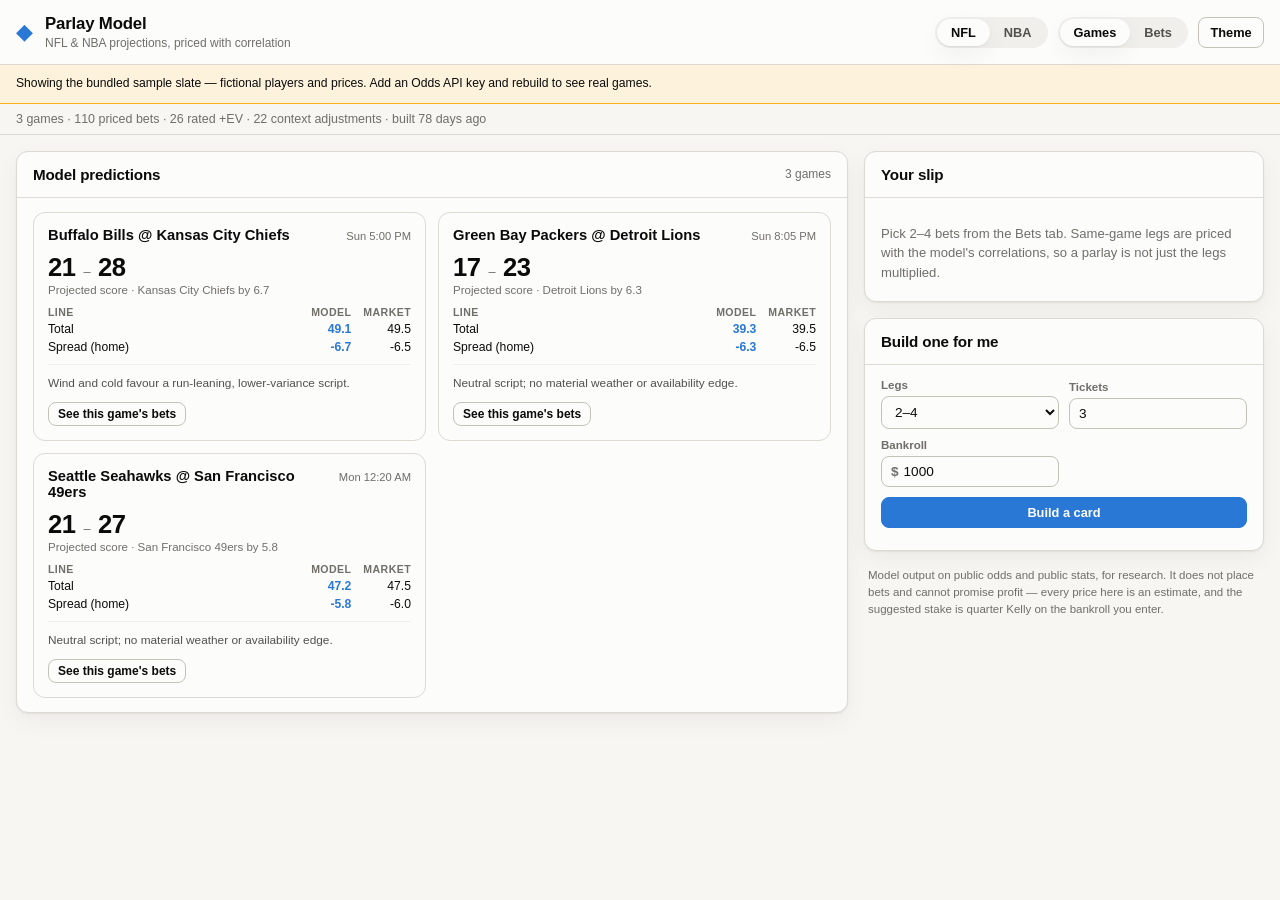
==== site/index.html @ 32692faa "Add a standalone browser build, publishable to GitHub Pages An easy-to-use version of the model that" ====
<!DOCTYPE html>
<html lang="en">
<head>
<meta charset="utf-8">
<meta name="viewport" content="width=device-width, initial-scale=1">
<title>Parlay Model — NFL &amp; NBA</title>
<meta name="description" content="Model projections and parlay pricing for NFL and NBA slates.">
<link rel="icon" href="data:image/svg+xml,%3Csvg xmlns='http://www.w3.org/2000/svg' viewBox='0 0 32 32'%3E%3Ctext y='26' font-size='26'%3E%E2%97%86%3C/text%3E%3C/svg%3E">
<link rel="stylesheet" href="styles.css">
</head>
<body>
<header class="topbar">
  <div class="brand">
    <span class="brand-mark" aria-hidden="true">◆</span>
    <div>
      <h1>Parlay Model</h1>
      <p class="brand-sub">NFL &amp; NBA projections, priced with correlation</p>
    </div>
  </div>
  <div class="topbar-controls">
    <div class="segmented" role="group" aria-label="Sport">
      <button type="button" class="seg" data-sport="nfl" aria-pressed="true">NFL</button>
      <button type="button" class="seg" data-sport="nba" aria-pressed="false">NBA</button>
    </div>
    <div class="tabs" role="tablist">
      <button type="button" class="tab" data-view="games" role="tab" aria-selected="true">Games</button>
      <button type="button" class="tab" data-view="bets" role="tab" aria-selected="false">Bets</button>
    </div>
    <button type="button" id="theme-toggle" class="btn btn-icon" aria-label="Toggle dark mode">Theme</button>
  </div>
</header>

<p id="stale-note" class="stale-note" hidden></p>
<p id="status" class="status-line" role="status" aria-live="polite">Loading…</p>

<main class="layout">
  <div>
    <!-- ------------------------------------------------ game predictions -->
    <section class="panel view" id="view-games" aria-labelledby="games-heading">
      <div class="panel-head">
        <h2 id="games-heading">Model predictions</h2>
        <span id="games-count" class="count"></span>
      </div>
      <div id="game-grid" class="game-grid"></div>
    </section>

    <!-- ------------------------------------------------------ bet browser -->
    <section class="panel view" id="view-bets" hidden aria-labelledby="bets-heading">
      <div class="panel-head">
        <h2 id="bets-heading">Available bets</h2>
        <span id="legs-count" class="count"></span>
      </div>
      <div class="filters">
        <label class="field">
          <span>Search</span>
          <input type="search" id="filter-search" placeholder="Player, team, market…" autocomplete="off">
        </label>
        <label class="field">
          <span>Game</span>
          <select id="filter-game"><option value="">All games</option></select>
        </label>
        <label class="field">
          <span>Market</span>
          <select id="filter-market"><option value="">All markets</option></select>
        </label>
        <label class="field">
          <span>Sort by</span>
          <select id="filter-sort">
            <option value="ev">Best EV</option>
            <option value="edge">Biggest edge</option>
            <option value="prob">Most likely</option>
            <option value="odds">Longest odds</option>
          </select>
        </label>
        <label class="switch">
          <input type="checkbox" id="filter-edges" checked>
          <span>Only bets the model rates as +EV</span>
        </label>
      </div>
      <ul id="leg-list" class="leg-list"></ul>
      <p id="legs-empty" class="empty" hidden>No bets match these filters.</p>
    </section>
  </div>

  <!-- ------------------------------------------------------------- slip -->
  <aside class="slip-column">
    <section class="panel slip-panel" aria-labelledby="slip-heading">
      <div class="panel-head">
        <h2 id="slip-heading">Your slip</h2>
        <button type="button" id="clear-slip" class="btn btn-ghost btn-sm" hidden>Clear</button>
      </div>

      <ol id="slip-legs" class="slip-legs"></ol>
      <p id="slip-empty" class="empty">
        Pick 2–4 bets from the Bets tab. Same-game legs are priced with the
        model's correlations, so a parlay is not just the legs multiplied.
      </p>

      <div id="slip-body" hidden>
        <div class="stake-row">
          <label class="field stake-field">
            <span>If you put in</span>
            <div class="money-input">
              <span class="currency">$</span>
              <input type="number" id="stake" value="25" min="0" step="1" inputmode="decimal">
            </div>
          </label>
          <div class="stake-presets" role="group" aria-label="Quick stakes">
            <button type="button" class="chip" data-stake="5">$5</button>
            <button type="button" class="chip" data-stake="10">$10</button>
            <button type="button" class="chip" data-stake="25">$25</button>
            <button type="button" class="chip" data-stake="50">$50</button>
            <button type="button" class="chip" data-stake="100">$100</button>
          </div>
        </div>

        <div class="hero">
          <p class="hero-label">You'd collect</p>
          <p id="hero-payout" class="hero-figure">$0</p>
          <p id="hero-detail" class="hero-detail"></p>
        </div>

        <div class="tiles">
          <div class="tile">
            <p class="tile-label">Parlay price</p>
            <p id="tile-odds" class="tile-value">—</p>
            <p id="tile-odds-sub" class="tile-sub"></p>
          </div>
          <div class="tile">
            <p class="tile-label">Profit if it wins</p>
            <p id="tile-profit" class="tile-value">—</p>
            <p id="tile-profit-sub" class="tile-sub"></p>
          </div>
          <div class="tile">
            <p class="tile-label">Expected value</p>
            <p id="tile-ev" class="tile-value">—</p>
            <p id="tile-ev-sub" class="tile-sub"></p>
          </div>
          <div class="tile">
            <p class="tile-label">Suggested stake</p>
            <p id="tile-kelly" class="tile-value">—</p>
            <p id="tile-kelly-sub" class="tile-sub"></p>
          </div>
        </div>

        <div class="prob-block">
          <div class="prob-head">
            <h3>Chance it cashes</h3>
            <span id="prob-edge" class="badge"></span>
          </div>
          <div class="prob-row">
            <span class="prob-name"><i class="swatch swatch-model" aria-hidden="true"></i>Model</span>
            <div class="track"><div id="bar-model" class="fill fill-model"></div></div>
            <span id="prob-model" class="prob-value">—</span>
          </div>
          <div class="prob-row">
            <span class="prob-name"><i class="swatch swatch-market" aria-hidden="true"></i>Market</span>
            <div class="track"><div id="bar-market" class="fill fill-market"></div></div>
            <span id="prob-market" class="prob-value">—</span>
          </div>
          <p id="prob-note" class="prob-note"></p>
        </div>

        <ul id="advisories" class="advisories"></ul>

        <details class="detail-block" id="payout-block">
          <summary>What other stakes pay</summary>
          <table class="payout-table">
            <thead>
              <tr><th scope="col">Stake</th><th scope="col">Profit</th><th scope="col">Collect</th><th scope="col">EV</th></tr>
            </thead>
            <tbody id="payout-rows"></tbody>
          </table>
        </details>

        <details class="detail-block" id="corr-block">
          <summary>How the legs interact</summary>
          <ul id="corr-list" class="corr-list"></ul>
        </details>

        <details class="detail-block" id="why-block">
          <summary>Why the model disagrees with the line</summary>
          <ul id="why-list" class="why-list"></ul>
        </details>
      </div>
    </section>

    <section class="panel build-panel" aria-labelledby="build-heading">
      <div class="panel-head"><h2 id="build-heading">Build one for me</h2></div>
      <div class="build-controls">
        <label class="field">
          <span>Legs</span>
          <select id="build-legs">
            <option value="">2–4</option>
            <option value="2">2</option>
            <option value="3">3</option>
            <option value="4">4</option>
          </select>
        </label>
        <label class="field">
          <span>Tickets</span>
          <input type="number" id="build-tickets" value="3" min="1" max="10">
        </label>
        <label class="field">
          <span>Bankroll</span>
          <div class="money-input">
            <span class="currency">$</span>
            <input type="number" id="build-bankroll" value="1000" min="1" step="50">
          </div>
        </label>
        <button type="button" id="build-run" class="btn btn-primary">Build a card</button>
      </div>
      <ul id="build-results" class="build-results"></ul>
    </section>

    <p class="disclaimer">
      Model output on public odds and public stats, for research. It does not
      place bets and cannot promise profit — every price here is an estimate,
      and the suggested stake is quarter Kelly on the bankroll you enter.
    </p>
  </aside>
</main>

<script src="data.js"></script>
<script src="engine.js"></script>
<script src="app.js"></script>
</body>
</html>
---- site/styles.css ----
/* Parlay Crafter UI.
   Colour roles follow the validated reference palette: categorical slot 1 (blue)
   for the model, neutral ink for the market, and the fixed status palette for
   good/warning/critical states. Status colour is never the only signal -- every
   badge carries a number or a word too. */

:root {
  color-scheme: light;
  --surface-0: #f7f6f3;
  --surface-1: #fcfcfb;
  --surface-2: #f0efec;
  --border: #dcdad3;
  --border-strong: #c3c2b7;
  --text-primary: #0b0b0b;
  --text-secondary: #52514e;
  --text-muted: #6f6e69;

  --model: #2a78d6;          /* categorical slot 1 */
  --model-track: #cde2fb;    /* same ramp, light step */
  --market: #6f6e69;         /* neutral ink, not a series hue */
  --market-track: #e4e3de;

  --good: #0ca30c;
  --warning: #fab219;
  --serious: #ec835a;
  --critical: #d03b3b;
  --good-soft: #e8f6e8;
  --warning-soft: #fdf3dc;
  --critical-soft: #fae9e9;

  --radius: 12px;
  --radius-sm: 8px;
  --shadow: 0 1px 2px rgba(11, 11, 11, .06), 0 8px 24px rgba(11, 11, 11, .05);
  --sans: ui-sans-serif, -apple-system, "Segoe UI", Roboto, Helvetica, Arial, sans-serif;
  --mono: ui-monospace, SFMono-Regular, Menlo, Consolas, monospace;
}

@media (prefers-color-scheme: dark) {
  :root:not([data-theme="light"]) {
    color-scheme: dark;
    --surface-0: #121211;
    --surface-1: #1a1a19;
    --surface-2: #232322;
    --border: #35342f;
    --border-strong: #4a4943;
    --text-primary: #ffffff;
    --text-secondary: #c3c2b7;
    --text-muted: #9b9a91;

    --model: #3987e5;
    --model-track: #184f95;
    --market: #9b9a91;
    --market-track: #383835;

    --good-soft: #132913;
    --warning-soft: #2e2512;
    --critical-soft: #2e1717;
    --shadow: 0 1px 2px rgba(0, 0, 0, .4), 0 8px 24px rgba(0, 0, 0, .35);
  }
}

:root[data-theme="dark"] {
  color-scheme: dark;
  --surface-0: #121211;
  --surface-1: #1a1a19;
  --surface-2: #232322;
  --border: #35342f;
  --border-strong: #4a4943;
  --text-primary: #ffffff;
  --text-secondary: #c3c2b7;
  --text-muted: #9b9a91;

  --model: #3987e5;
  --model-track: #184f95;
  --market: #9b9a91;
  --market-track: #383835;

  --good-soft: #132913;
  --warning-soft: #2e2512;
  --critical-soft: #2e1717;
  --shadow: 0 1px 2px rgba(0, 0, 0, .4), 0 8px 24px rgba(0, 0, 0, .35);
}

* { box-sizing: border-box; }

body {
  margin: 0;
  font-family: var(--sans);
  background: var(--surface-0);
  color: var(--text-primary);
  -webkit-font-smoothing: antialiased;
}

h1, h2, h3 { margin: 0; font-weight: 600; letter-spacing: -.01em; }
h1 { font-size: 1.05rem; }
h2 { font-size: .95rem; }
h3 { font-size: .85rem; }

/* ------------------------------------------------------------- topbar */
.topbar {
  display: flex; align-items: center; justify-content: space-between;
  gap: 16px; flex-wrap: wrap;
  padding: 14px 16px;
  background: var(--surface-1);
  border-bottom: 1px solid var(--border);
  position: sticky; top: 0; z-index: 20;
}
.brand { display: flex; align-items: center; gap: 12px; }
.brand-mark { color: var(--model); font-size: 1.4rem; line-height: 1; }
.brand-sub { margin: 2px 0 0; font-size: .75rem; color: var(--text-muted); }
.topbar-controls { display: flex; align-items: center; gap: 10px; flex-wrap: wrap; }

.segmented { display: inline-flex; background: var(--surface-2); border-radius: 999px; padding: 2px; }
.seg {
  border: 0; background: transparent; color: var(--text-secondary);
  font: inherit; font-size: .8rem; font-weight: 600;
  padding: 6px 14px; border-radius: 999px; cursor: pointer;
}
.seg[aria-pressed="true"] { background: var(--surface-1); color: var(--text-primary); box-shadow: var(--shadow); }

.btn {
  font: inherit; font-size: .8rem; font-weight: 600;
  border-radius: var(--radius-sm); border: 1px solid var(--border-strong);
  background: var(--surface-1); color: var(--text-primary);
  padding: 7px 12px; cursor: pointer;
}
.btn:hover { border-color: var(--model); }
.btn:disabled { opacity: .55; cursor: progress; }
.btn-primary { background: var(--model); border-color: var(--model); color: #fff; }
.btn-primary:hover { filter: brightness(1.06); }
.btn-ghost { background: transparent; border-color: var(--border); color: var(--text-secondary); }
.btn-icon { padding: 7px 11px; min-width: 66px; }
.btn-sm { padding: 4px 9px; font-size: .75rem; }

.badge {
  display: inline-flex; align-items: center; gap: 5px;
  font-size: .72rem; font-weight: 600;
  padding: 4px 9px; border-radius: 999px;
  border: 1px solid var(--border-strong); color: var(--text-secondary);
  white-space: nowrap;
}
.badge-muted { background: var(--surface-2); }
.badge-good { color: var(--good); border-color: var(--good); background: var(--good-soft); }
.badge-warn { color: var(--text-primary); border-color: var(--warning); background: var(--warning-soft); }
.badge-bad { color: var(--critical); border-color: var(--critical); background: var(--critical-soft); }

.status-line {
  margin: 0; padding: 8px 16px;
  font-size: .78rem; color: var(--text-muted);
  background: var(--surface-0);
  border-bottom: 1px solid var(--border);
}

/* ------------------------------------------------------------- layout */
.layout {
  display: grid; grid-template-columns: minmax(0, 1fr) 400px;
  gap: 16px; align-items: start;
  padding: 16px; max-width: 1400px; margin: 0 auto;
}
.panel {
  background: var(--surface-1); border: 1px solid var(--border);
  border-radius: var(--radius); box-shadow: var(--shadow);
}
.panel-head {
  display: flex; align-items: center; justify-content: space-between; gap: 10px;
  padding: 14px 16px; border-bottom: 1px solid var(--border);
}
.count { font-size: .75rem; color: var(--text-muted); }
.slip-column { display: flex; flex-direction: column; gap: 16px; position: sticky; top: 74px; }

/* ------------------------------------------------------------ filters */
.filters {
  display: grid; grid-template-columns: repeat(auto-fit, minmax(150px, 1fr));
  gap: 10px; padding: 14px 16px; border-bottom: 1px solid var(--border);
}
.field { display: flex; flex-direction: column; gap: 5px; font-size: .72rem; color: var(--text-muted); font-weight: 600; }
.field input, .field select {
  font: inherit; font-size: .85rem; font-weight: 400; color: var(--text-primary);
  background: var(--surface-1); border: 1px solid var(--border-strong);
  border-radius: var(--radius-sm); padding: 7px 9px; min-width: 0;
}
.field input:focus-visible, .field select:focus-visible,
.btn:focus-visible, .seg:focus-visible, .chip:focus-visible, .leg:focus-visible {
  outline: 2px solid var(--model); outline-offset: 2px;
}
.switch { display: flex; align-items: center; gap: 8px; font-size: .78rem; color: var(--text-secondary); grid-column: 1 / -1; }
.switch input { width: 16px; height: 16px; accent-color: var(--model); }

/* ---------------------------------------------------------- leg list */
.leg-list { list-style: none; margin: 0; padding: 6px; max-height: 62vh; overflow-y: auto; }
.leg {
  display: grid; grid-template-columns: 1fr auto; gap: 4px 12px;
  width: 100%; text-align: left;
  padding: 10px 12px; border: 1px solid transparent; border-radius: var(--radius-sm);
  background: transparent; color: inherit; font: inherit; cursor: pointer;
}
.leg:hover { background: var(--surface-2); }
.leg[aria-pressed="true"] { border-color: var(--model); background: color-mix(in oklab, var(--model) 8%, var(--surface-1)); }
.leg-main { grid-column: 1; grid-row: 1; display: flex; align-items: baseline; gap: 8px; flex-wrap: wrap; }
.leg-name { font-weight: 600; font-size: .88rem; }
.leg-bet { font-size: .85rem; color: var(--text-secondary); }
.leg-meta {
  grid-column: 1; grid-row: 2;
  font-size: .72rem; color: var(--text-muted);
  display: flex; gap: 10px; flex-wrap: wrap;
}
.leg-right {
  grid-column: 2; grid-row: 1 / span 2;
  display: flex; flex-direction: column; align-items: flex-end; gap: 4px;
}
.leg-odds { font-family: var(--mono); font-size: .9rem; font-weight: 600; }
.leg-ev { font-size: .72rem; font-weight: 600; }
.ev-good { color: var(--good); }
.ev-flat { color: var(--text-muted); }
.ev-bad { color: var(--critical); }
.empty { margin: 0; padding: 18px 16px; font-size: .82rem; color: var(--text-muted); line-height: 1.5; }

/* -------------------------------------------------------------- slip */
.slip-legs { list-style: none; margin: 0; padding: 8px 8px 0; }
.slip-leg {
  display: flex; align-items: flex-start; gap: 8px;
  padding: 8px 10px; border-radius: var(--radius-sm); background: var(--surface-2);
  margin-bottom: 6px;
}
.slip-leg-body { flex: 1; min-width: 0; }
.slip-leg-name { display: block; font-size: .84rem; font-weight: 600; }
.slip-leg-sub { display: block; margin-top: 2px; font-size: .72rem; color: var(--text-muted); line-height: 1.35; }
.slip-leg-odds { font-family: var(--mono); font-size: .82rem; font-weight: 600; }
.remove {
  border: 0; background: transparent; color: var(--text-muted);
  font: inherit; font-size: 1rem; line-height: 1; cursor: pointer; padding: 2px 4px;
}
.remove:hover { color: var(--critical); }

.stake-row { display: flex; align-items: flex-end; gap: 12px; flex-wrap: wrap; padding: 12px 16px 0; }
.stake-field { flex: 0 0 132px; }
.money-input { display: flex; align-items: center; border: 1px solid var(--border-strong); border-radius: var(--radius-sm); background: var(--surface-1); }
.money-input .currency { padding: 0 2px 0 9px; color: var(--text-muted); font-size: .85rem; }
.money-input input { border: 0; background: transparent; padding: 7px 9px 7px 3px; width: 100%; }
.stake-presets { display: flex; gap: 6px; flex-wrap: wrap; }
.chip {
  font: inherit; font-size: .75rem; font-weight: 600;
  border: 1px solid var(--border); background: var(--surface-1); color: var(--text-secondary);
  border-radius: 999px; padding: 5px 10px; cursor: pointer;
}
.chip:hover { border-color: var(--model); color: var(--text-primary); }

.hero { padding: 14px 16px 4px; }
.hero-label { margin: 0; font-size: .75rem; color: var(--text-muted); font-weight: 600; }
.hero-figure { margin: 2px 0 0; font-size: 3rem; font-weight: 600; line-height: 1.05; letter-spacing: -.02em; }
.hero-detail { margin: 4px 0 0; font-size: .8rem; color: var(--text-secondary); }

.tiles { display: grid; grid-template-columns: 1fr 1fr; gap: 1px; background: var(--border); margin: 14px 0 0; }
.tile { background: var(--surface-1); padding: 11px 16px; }
.tile-label { margin: 0; font-size: .7rem; color: var(--text-muted); font-weight: 600; }
.tile-value { margin: 3px 0 0; font-size: 1.15rem; font-weight: 600; }
.tile-sub { margin: 2px 0 0; font-size: .7rem; color: var(--text-muted); }

.prob-block { padding: 14px 16px; border-top: 1px solid var(--border); }
.prob-head { display: flex; align-items: center; justify-content: space-between; gap: 10px; margin-bottom: 10px; }
.prob-row { display: grid; grid-template-columns: 74px 1fr 52px; align-items: center; gap: 10px; margin-bottom: 7px; }
.prob-name { font-size: .76rem; color: var(--text-secondary); display: flex; align-items: center; gap: 6px; }
.swatch { width: 9px; height: 9px; border-radius: 2px; display: inline-block; }
.swatch-model { background: var(--model); }
.swatch-market { background: var(--market); }
.track { height: 8px; border-radius: 4px; background: var(--market-track); overflow: hidden; }
.fill { height: 100%; border-radius: 4px; width: 0; transition: width .18s ease-out; }
.fill-model { background: var(--model); }
.fill-market { background: var(--market); }
.prob-value { font-family: var(--mono); font-size: .8rem; font-weight: 600; text-align: right; }
.prob-note { margin: 8px 0 0; font-size: .74rem; color: var(--text-muted); line-height: 1.45; }

.advisories { list-style: none; margin: 0; padding: 0 16px 4px; }
.advisory {
  display: flex; gap: 8px; align-items: flex-start;
  font-size: .76rem; line-height: 1.4;
  padding: 8px 10px; border-radius: var(--radius-sm); margin-bottom: 6px;
  border: 1px solid var(--border);
}
.advisory-warn { background: var(--warning-soft); border-color: var(--warning); }
.advisory-block { background: var(--critical-soft); border-color: var(--critical); }
.advisory-info { background: var(--surface-2); }
.advisory-icon { font-weight: 700; }

.detail-block { border-top: 1px solid var(--border); padding: 10px 16px; }
.detail-block summary { font-size: .78rem; font-weight: 600; color: var(--text-secondary); cursor: pointer; }
.detail-block[open] summary { margin-bottom: 8px; }

.payout-table { width: 100%; border-collapse: collapse; font-size: .78rem; font-variant-numeric: tabular-nums; }
.payout-table th, .payout-table td { text-align: right; padding: 5px 4px; }
.payout-table th:first-child, .payout-table td:first-child { text-align: left; }
.payout-table thead th { font-size: .68rem; color: var(--text-muted); border-bottom: 1px solid var(--border); font-weight: 600; }
.payout-table tbody tr.is-current { background: var(--surface-2); font-weight: 600; }

.corr-list, .why-list { list-style: none; margin: 0; padding: 0; font-size: .76rem; color: var(--text-secondary); }
.corr-list li, .why-list li { padding: 4px 0; line-height: 1.45; border-bottom: 1px solid var(--surface-2); }
.corr-list li:last-child, .why-list li:last-child { border-bottom: 0; }
.corr-value { font-family: var(--mono); font-weight: 600; }
.corr-pos { color: var(--good); }
.corr-neg { color: var(--critical); }

/* ------------------------------------------------------- auto build */
.build-controls { display: grid; grid-template-columns: 1fr 1fr; gap: 10px; padding: 14px 16px; align-items: end; }
.build-controls .btn-primary { grid-column: 1 / -1; }
.build-results { list-style: none; margin: 0; padding: 0 8px 8px; }
.build-ticket { padding: 10px 12px; border: 1px solid var(--border); border-radius: var(--radius-sm); margin-bottom: 8px; }
.build-ticket-head { display: flex; align-items: baseline; justify-content: space-between; gap: 8px; }
.build-ticket-type { font-size: .78rem; font-weight: 600; }
.build-ticket-odds { font-family: var(--mono); font-size: .85rem; font-weight: 600; }
.build-ticket-legs { margin: 6px 0 8px; padding-left: 16px; font-size: .74rem; color: var(--text-secondary); line-height: 1.5; }
.build-ticket-foot { display: flex; align-items: center; justify-content: space-between; gap: 8px; font-size: .72rem; color: var(--text-muted); }

.disclaimer { margin: 0 4px 24px; font-size: .72rem; line-height: 1.5; color: var(--text-muted); }

@media (max-width: 1000px) {
  .layout { grid-template-columns: minmax(0, 1fr); }
  .slip-column { position: static; }
  .leg-list { max-height: none; }
}
@media (max-width: 560px) {
  .layout { padding: 12px; gap: 12px; }
  .topbar { padding: 12px; }
  .hero-figure { font-size: 2.4rem; }
  .tiles { grid-template-columns: 1fr; }
}

/* ---------------------------------------------------- static-site additions */
.tabs { display: inline-flex; background: var(--surface-2); border-radius: 999px; padding: 2px; }
.tab {
  border: 0; background: transparent; color: var(--text-secondary);
  font: inherit; font-size: .8rem; font-weight: 600;
  padding: 6px 14px; border-radius: 999px; cursor: pointer;
}
.tab[aria-selected="true"] { background: var(--surface-1); color: var(--text-primary); box-shadow: var(--shadow); }

.game-grid {
  display: grid; grid-template-columns: repeat(auto-fill, minmax(320px, 1fr));
  gap: 12px; padding: 14px 16px;
}
.game-card { border: 1px solid var(--border); border-radius: var(--radius); padding: 14px; }
.game-card-head { display: flex; align-items: baseline; justify-content: space-between; gap: 10px; }
.game-teams { font-size: .92rem; font-weight: 600; }
.game-time { font-size: .7rem; color: var(--text-muted); white-space: nowrap; }
.score-line {
  display: flex; align-items: baseline; gap: 8px;
  margin: 10px 0 2px; font-size: 1.6rem; font-weight: 600; letter-spacing: -.02em;
}
.score-line .versus { font-size: .8rem; color: var(--text-muted); font-weight: 400; }
.score-note { margin: 0 0 10px; font-size: .72rem; color: var(--text-muted); }
.compare { display: grid; grid-template-columns: 1fr auto auto; gap: 4px 12px; font-size: .76rem; }
.compare-head { font-size: .66rem; color: var(--text-muted); font-weight: 600; text-transform: uppercase; letter-spacing: .04em; }
.compare-value { font-variant-numeric: tabular-nums; text-align: right; }
.compare-model { color: var(--model); font-weight: 600; }
.game-script {
  margin: 10px 0 0; padding-top: 10px; border-top: 1px solid var(--surface-2);
  font-size: .74rem; color: var(--text-secondary); line-height: 1.45;
}
.game-actions { margin-top: 10px; }

.freshness { font-size: .72rem; color: var(--text-muted); }
.freshness[data-stale="true"] { color: var(--text-primary); }
.stale-note {
  margin: 0; padding: 10px 16px; font-size: .76rem; line-height: 1.45;
  background: var(--warning-soft); border-bottom: 1px solid var(--warning);
}
.view[hidden] { display: none; }
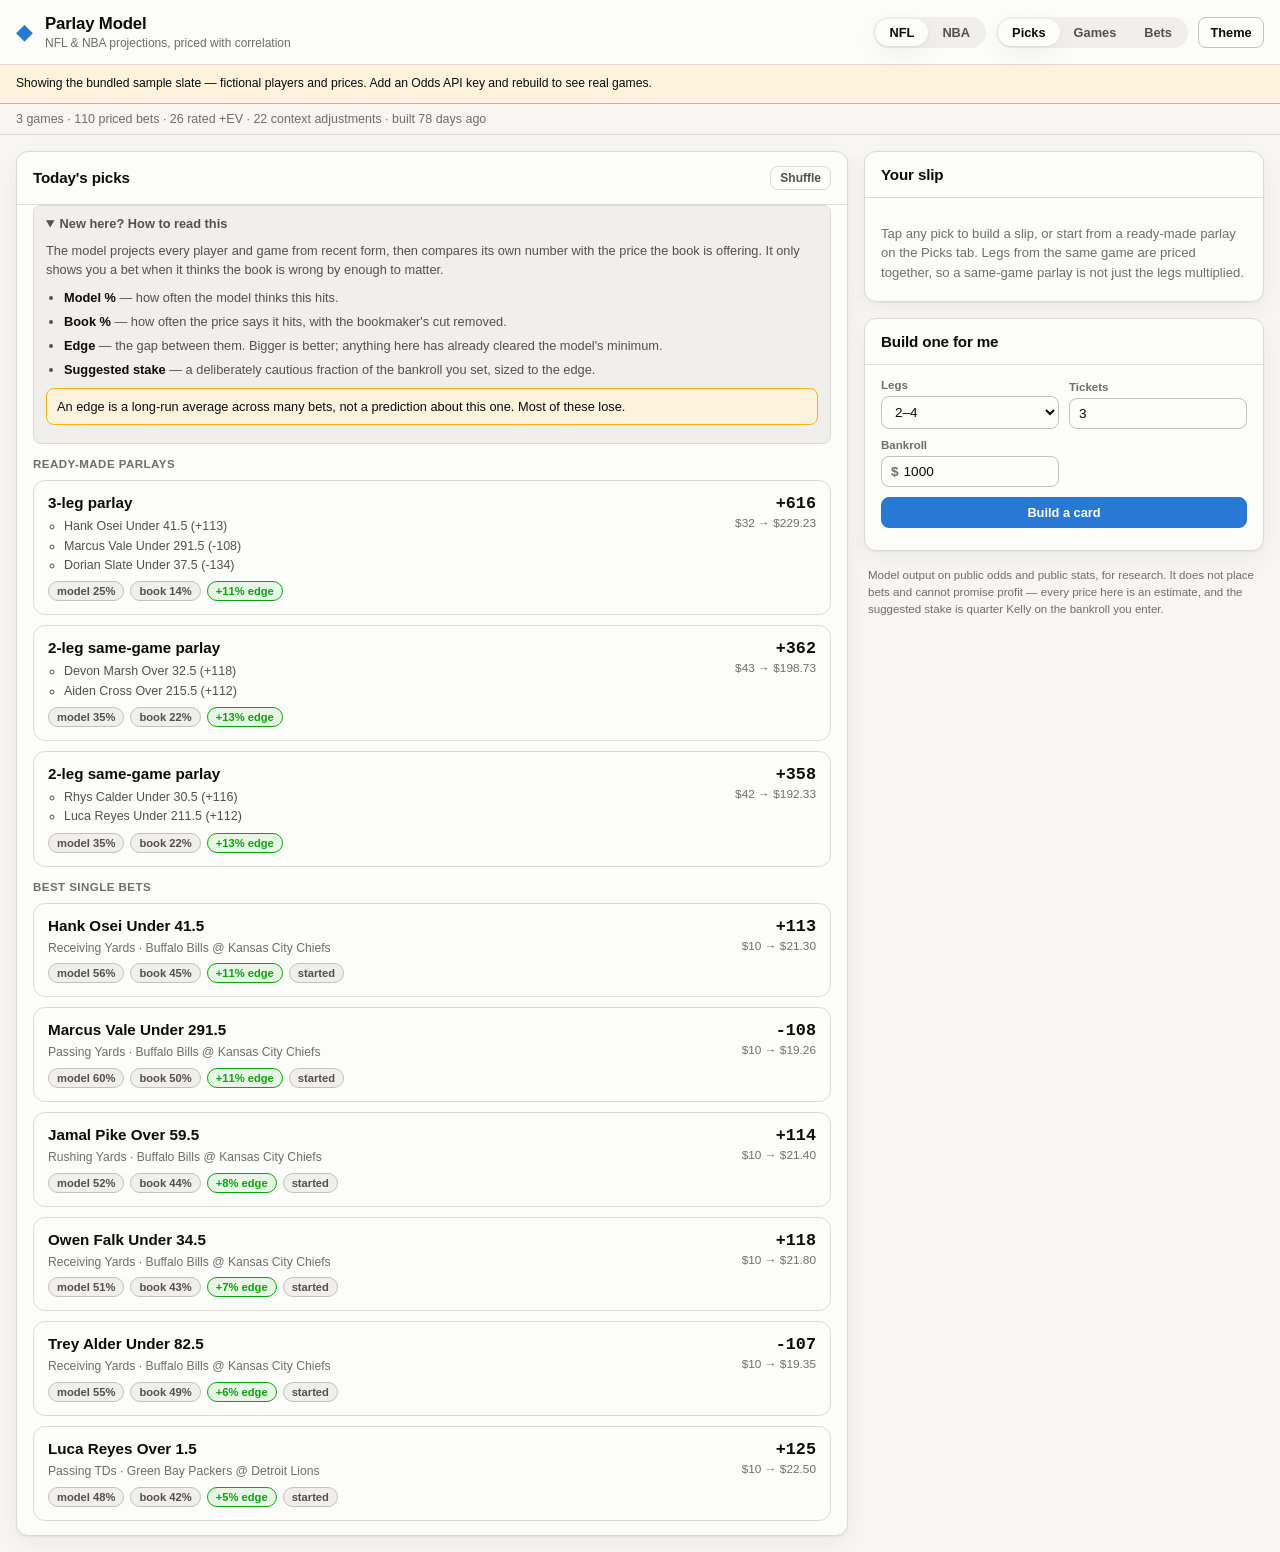
==== commit 0202fe65: "Open on picks, not projections The page led with model projections and left you to go find the bets " ====
--- a/site/index.html
+++ b/site/index.html
@@ -23,7 +23,8 @@
       <button type="button" class="seg" data-sport="nba" aria-pressed="false">NBA</button>
     </div>
     <div class="tabs" role="tablist">
-      <button type="button" class="tab" data-view="games" role="tab" aria-selected="true">Games</button>
+      <button type="button" class="tab" data-view="picks" role="tab" aria-selected="true">Picks</button>
+      <button type="button" class="tab" data-view="games" role="tab" aria-selected="false">Games</button>
       <button type="button" class="tab" data-view="bets" role="tab" aria-selected="false">Bets</button>
     </div>
     <button type="button" id="theme-toggle" class="btn btn-icon" aria-label="Toggle dark mode">Theme</button>
@@ -35,6 +36,48 @@
 
 <main class="layout">
   <div>
+    <!-- ----------------------------------------------------- today's picks -->
+    <section class="panel view" id="view-picks" aria-labelledby="picks-heading">
+      <div class="panel-head">
+        <h2 id="picks-heading">Today's picks</h2>
+        <button type="button" id="picks-refresh" class="btn btn-ghost btn-sm">Shuffle</button>
+      </div>
+
+      <details class="explainer" id="explainer">
+        <summary>New here? How to read this</summary>
+        <div class="explainer-body">
+          <p>
+            The model projects every player and game from recent form, then
+            compares its own number with the price the book is offering. It only
+            shows you a bet when it thinks the book is wrong by enough to matter.
+          </p>
+          <ul>
+            <li><b>Model %</b> — how often the model thinks this hits.</li>
+            <li><b>Book %</b> — how often the price says it hits, with the
+              bookmaker's cut removed.</li>
+            <li><b>Edge</b> — the gap between them. Bigger is better; anything
+              here has already cleared the model's minimum.</li>
+            <li><b>Suggested stake</b> — a deliberately cautious fraction of the
+              bankroll you set, sized to the edge.</li>
+          </ul>
+          <p class="explainer-warn">
+            An edge is a long-run average across many bets, not a prediction
+            about this one. Most of these lose.
+          </p>
+        </div>
+      </details>
+
+      <div id="picks-parlays" class="picks-block">
+        <h3 class="picks-title">Ready-made parlays</h3>
+        <ul id="picks-tickets" class="picks-list"></ul>
+      </div>
+
+      <div class="picks-block">
+        <h3 class="picks-title">Best single bets</h3>
+        <ul id="picks-singles" class="picks-list"></ul>
+      </div>
+    </section>
+
     <!-- ------------------------------------------------ game predictions -->
     <section class="panel view" id="view-games" aria-labelledby="games-heading">
       <div class="panel-head">
@@ -92,8 +135,9 @@
 
       <ol id="slip-legs" class="slip-legs"></ol>
       <p id="slip-empty" class="empty">
-        Pick 2–4 bets from the Bets tab. Same-game legs are priced with the
-        model's correlations, so a parlay is not just the legs multiplied.
+        Tap any pick to build a slip, or start from a ready-made parlay on the
+        Picks tab. Legs from the same game are priced together, so a same-game
+        parlay is not just the legs multiplied.
       </p>
 
       <div id="slip-body" hidden>
@@ -221,6 +265,19 @@
   </aside>
 </main>
 
+<!-- Phone-sized screens put the slip below the fold, so the running total
+     follows you down the page and opens the slip when tapped. -->
+<button type="button" id="mini-slip" class="mini-slip" hidden>
+  <span class="mini-slip-left">
+    <span id="mini-count" class="mini-count">0</span>
+    <span class="mini-label">in your slip</span>
+  </span>
+  <span class="mini-slip-right">
+    <span id="mini-odds" class="mini-odds"></span>
+    <span id="mini-payout" class="mini-payout"></span>
+  </span>
+</button>
+
 <script src="data.js"></script>
 <script src="engine.js"></script>
 <script src="app.js"></script>
--- a/site/styles.css
+++ b/site/styles.css
@@ -364,3 +364,86 @@
   background: var(--warning-soft); border-bottom: 1px solid var(--warning);
 }
 .view[hidden] { display: none; }
+
+/* ------------------------------------------------------- today's picks */
+.explainer {
+  margin: 0 16px 14px; padding: 10px 12px;
+  border: 1px solid var(--border); border-radius: var(--radius-sm);
+  background: var(--surface-2);
+}
+.explainer summary { font-size: .8rem; font-weight: 600; color: var(--text-secondary); cursor: pointer; }
+.explainer-body { margin-top: 10px; font-size: .8rem; line-height: 1.55; color: var(--text-secondary); }
+.explainer-body p { margin: 0 0 8px; }
+.explainer-body ul { margin: 0 0 8px; padding-left: 18px; }
+.explainer-body li { margin-bottom: 4px; }
+.explainer-body b { color: var(--text-primary); }
+.explainer-warn {
+  margin: 0; padding: 8px 10px; border-radius: var(--radius-sm);
+  background: var(--warning-soft); border: 1px solid var(--warning);
+  color: var(--text-primary);
+}
+
+.picks-block { padding: 0 16px 14px; }
+.picks-title {
+  margin: 0 0 10px; font-size: .72rem; font-weight: 600; letter-spacing: .04em;
+  text-transform: uppercase; color: var(--text-muted);
+}
+.picks-list { list-style: none; margin: 0; padding: 0; display: grid; gap: 10px; }
+
+.pick {
+  display: grid; grid-template-columns: 1fr auto; gap: 6px 14px; align-items: start;
+  width: 100%; text-align: left; font: inherit; color: inherit;
+  padding: 13px 14px; cursor: pointer;
+  border: 1px solid var(--border); border-radius: var(--radius); background: var(--surface-1);
+}
+.pick:hover { border-color: var(--model); background: color-mix(in oklab, var(--model) 4%, var(--surface-1)); }
+.pick[aria-pressed="true"] { border-color: var(--model); background: color-mix(in oklab, var(--model) 9%, var(--surface-1)); }
+.pick-headline { grid-column: 1; grid-row: 1; font-size: .95rem; font-weight: 600; }
+.pick-sub { grid-column: 1; grid-row: 2; font-size: .76rem; color: var(--text-muted); line-height: 1.45; }
+.pick-legs {
+  grid-column: 1; grid-row: 2;
+  margin: 0; padding-left: 16px;
+  font-size: .78rem; color: var(--text-secondary); line-height: 1.55;
+}
+/* Pin the price to the right column; auto-placement would put it first. */
+.pick-right {
+  grid-column: 2; grid-row: 1 / span 2;
+  display: flex; flex-direction: column; align-items: flex-end; gap: 3px;
+}
+.pick-odds { font-family: var(--mono); font-size: 1.05rem; font-weight: 600; }
+.pick-return { font-size: .74rem; color: var(--text-muted); white-space: nowrap; }
+.pick-chips { grid-column: 1 / -1; display: flex; gap: 6px; flex-wrap: wrap; }
+.pick-chip {
+  font-size: .7rem; font-weight: 600; padding: 3px 8px; border-radius: 999px;
+  border: 1px solid var(--border-strong); color: var(--text-secondary); background: var(--surface-2);
+}
+.pick-chip-edge { color: var(--good); border-color: var(--good); background: var(--good-soft); }
+.pick-chip-time { font-variant-numeric: tabular-nums; }
+.picks-empty { padding: 4px 2px 8px; font-size: .82rem; color: var(--text-muted); line-height: 1.5; }
+
+/* ------------------------------------------------- phone slip summary */
+.mini-slip {
+  position: fixed; left: 12px; right: 12px; bottom: 12px; z-index: 40;
+  display: none; align-items: center; justify-content: space-between; gap: 12px;
+  padding: 12px 16px; font: inherit; cursor: pointer;
+  border: 0; border-radius: 999px;
+  background: var(--model); color: #fff;
+  box-shadow: 0 6px 20px rgba(11, 11, 11, .28);
+}
+.mini-slip-left, .mini-slip-right { display: flex; align-items: center; gap: 8px; }
+.mini-slip-right { flex-direction: column; align-items: flex-end; gap: 0; }
+.mini-count {
+  min-width: 22px; height: 22px; border-radius: 999px;
+  background: rgba(255, 255, 255, .22);
+  display: inline-flex; align-items: center; justify-content: center;
+  font-size: .78rem; font-weight: 700;
+}
+.mini-label { font-size: .85rem; font-weight: 600; }
+.mini-odds { font-family: var(--mono); font-size: .9rem; font-weight: 700; }
+.mini-payout { font-size: .72rem; opacity: .9; }
+
+@media (max-width: 1000px) {
+  .mini-slip:not([hidden]) { display: flex; }
+  /* keep the last card clear of the floating bar */
+  .slip-column { padding-bottom: 68px; }
+}
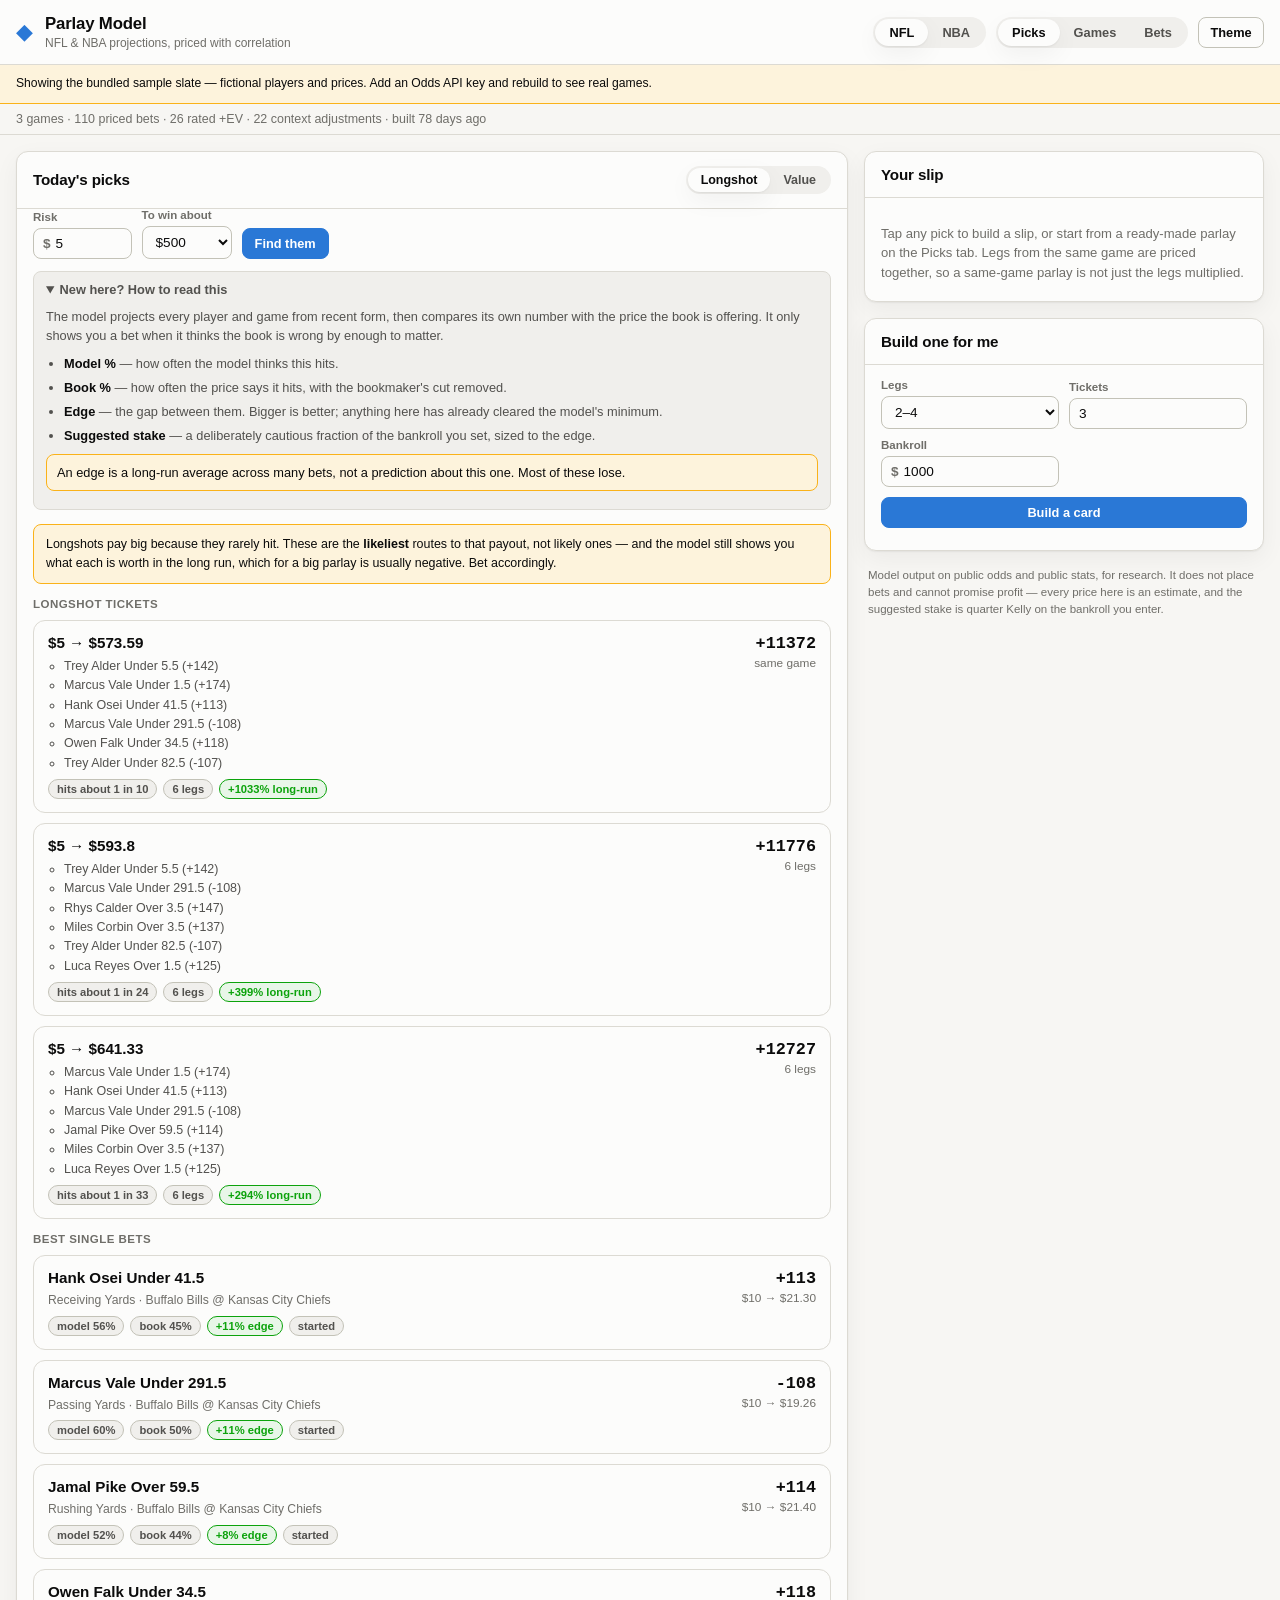
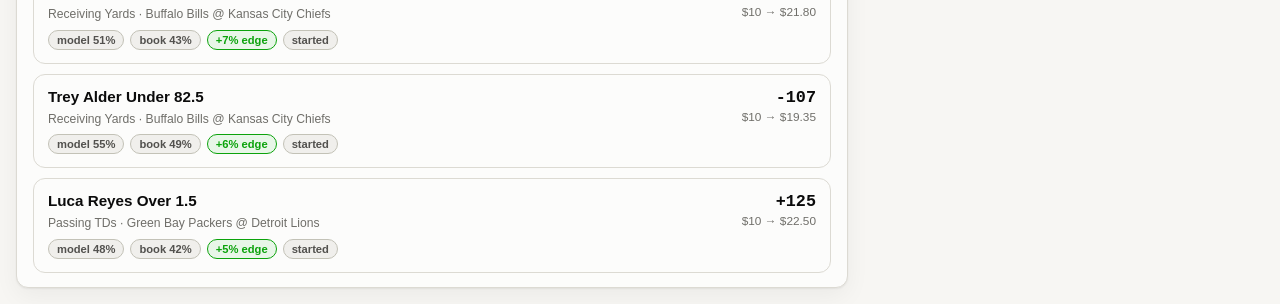
==== commit ba27c5d7: "Longshot mode: big payouts, filters off, and stop freezing the page Two things, one of which explain" ====
--- a/site/index.html
+++ b/site/index.html
@@ -40,7 +40,31 @@
     <section class="panel view" id="view-picks" aria-labelledby="picks-heading">
       <div class="panel-head">
         <h2 id="picks-heading">Today's picks</h2>
-        <button type="button" id="picks-refresh" class="btn btn-ghost btn-sm">Shuffle</button>
+        <div class="mode-switch" role="group" aria-label="Pick style">
+          <button type="button" class="mode" data-mode="longshot" aria-pressed="true">Longshot</button>
+          <button type="button" class="mode" data-mode="value" aria-pressed="false">Value</button>
+        </div>
+      </div>
+
+      <div id="longshot-controls" class="longshot-controls">
+        <label class="field">
+          <span>Risk</span>
+          <div class="money-input">
+            <span class="currency">$</span>
+            <input type="number" id="ls-stake" value="5" min="1" step="1" inputmode="decimal">
+          </div>
+        </label>
+        <label class="field">
+          <span>To win about</span>
+          <select id="ls-target">
+            <option value="20">$100</option>
+            <option value="100" selected>$500</option>
+            <option value="200">$1,000</option>
+            <option value="1000">$5,000</option>
+            <option value="2000">$10,000</option>
+          </select>
+        </label>
+        <button type="button" id="ls-run" class="btn btn-primary">Find them</button>
       </div>
 
       <details class="explainer" id="explainer">
@@ -67,8 +91,15 @@
         </div>
       </details>
 
+      <p id="longshot-note" class="longshot-note">
+        Longshots pay big because they rarely hit. These are the
+        <b>likeliest</b> routes to that payout, not likely ones &mdash; and the
+        model still shows you what each is worth in the long run, which for a
+        big parlay is usually negative. Bet accordingly.
+      </p>
+
       <div id="picks-parlays" class="picks-block">
-        <h3 class="picks-title">Ready-made parlays</h3>
+        <h3 class="picks-title" id="picks-parlays-title">Ready-made parlays</h3>
         <ul id="picks-tickets" class="picks-list"></ul>
       </div>
 
--- a/site/styles.css
+++ b/site/styles.css
@@ -447,3 +447,28 @@
   /* keep the last card clear of the floating bar */
   .slip-column { padding-bottom: 68px; }
 }
+
+
+/* --------------------------------------------------- value vs longshot */
+.mode-switch { display: inline-flex; background: var(--surface-2); border-radius: 999px; padding: 2px; }
+.mode {
+  border: 0; background: transparent; color: var(--text-secondary);
+  font: inherit; font-size: .78rem; font-weight: 600;
+  padding: 5px 13px; border-radius: 999px; cursor: pointer;
+}
+.mode[aria-pressed="true"] { background: var(--surface-1); color: var(--text-primary); box-shadow: var(--shadow); }
+
+.longshot-controls {
+  display: flex; gap: 10px; align-items: end; flex-wrap: wrap;
+  padding: 0 16px 12px;
+}
+.longshot-controls .field { flex: 0 0 auto; }
+.longshot-controls .money-input input { width: 78px; }
+.longshot-note {
+  margin: 0 16px 14px; padding: 10px 12px;
+  font-size: .78rem; line-height: 1.5; color: var(--text-primary);
+  background: var(--warning-soft); border: 1px solid var(--warning);
+  border-radius: var(--radius-sm);
+}
+.pick-chip-cost { color: var(--critical); border-color: var(--critical); background: var(--critical-soft); }
+.pick-payout { font-size: .8rem; font-weight: 600; color: var(--good); white-space: nowrap; }
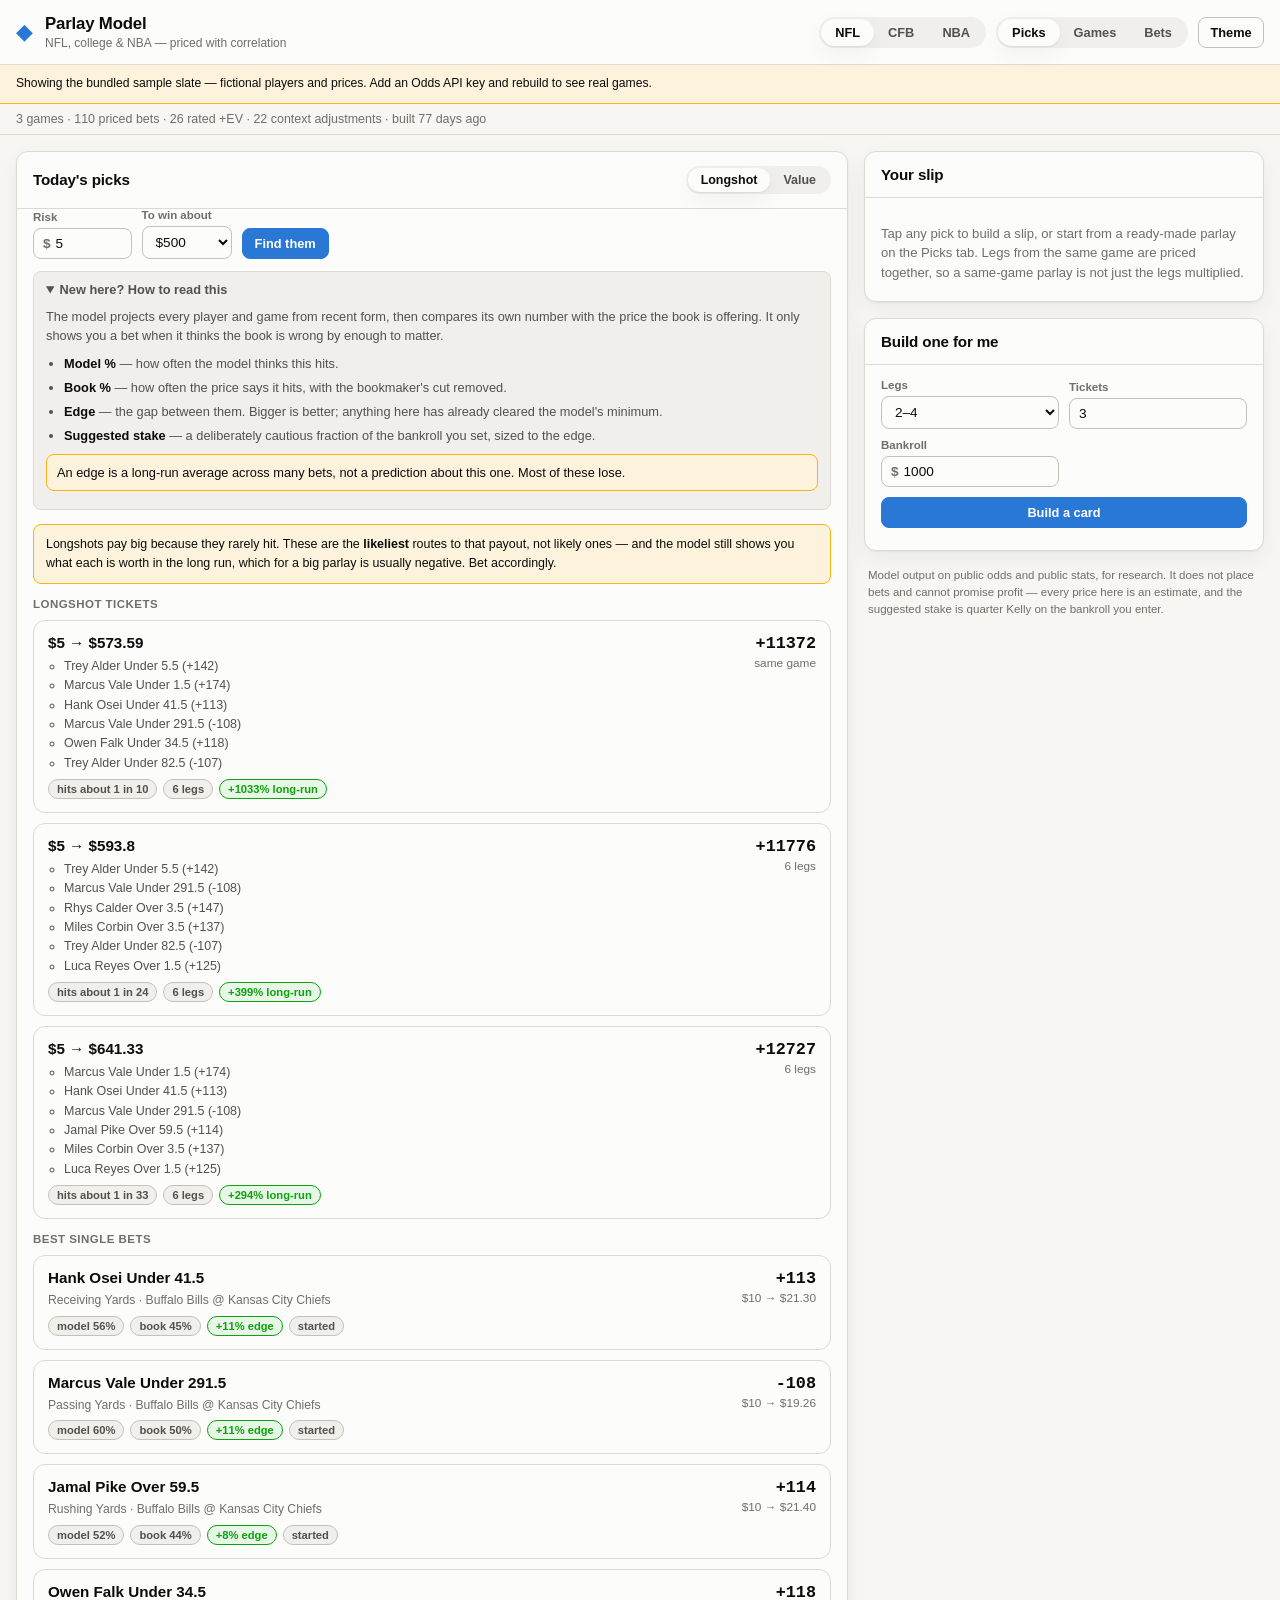
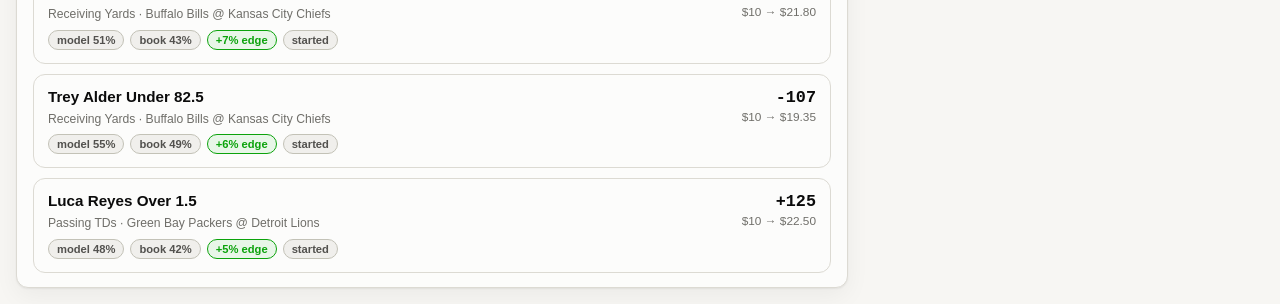
==== commit 4c8f7f41: "Add college football College play-by-play is published to GitHub releases by cfbfastR, which is the " ====
--- a/site/index.html
+++ b/site/index.html
@@ -3,7 +3,7 @@
 <head>
 <meta charset="utf-8">
 <meta name="viewport" content="width=device-width, initial-scale=1">
-<title>Parlay Model — NFL &amp; NBA</title>
+<title>Parlay Model — NFL, CFB &amp; NBA</title>
 <meta name="description" content="Model projections and parlay pricing for NFL and NBA slates.">
 <link rel="icon" href="data:image/svg+xml,%3Csvg xmlns='http://www.w3.org/2000/svg' viewBox='0 0 32 32'%3E%3Ctext y='26' font-size='26'%3E%E2%97%86%3C/text%3E%3C/svg%3E">
 <link rel="stylesheet" href="styles.css">
@@ -14,12 +14,13 @@
     <span class="brand-mark" aria-hidden="true">◆</span>
     <div>
       <h1>Parlay Model</h1>
-      <p class="brand-sub">NFL &amp; NBA projections, priced with correlation</p>
+      <p class="brand-sub">NFL, college &amp; NBA — priced with correlation</p>
     </div>
   </div>
   <div class="topbar-controls">
     <div class="segmented" role="group" aria-label="Sport">
       <button type="button" class="seg" data-sport="nfl" aria-pressed="true">NFL</button>
+      <button type="button" class="seg" data-sport="ncaaf" aria-pressed="false">CFB</button>
       <button type="button" class="seg" data-sport="nba" aria-pressed="false">NBA</button>
     </div>
     <div class="tabs" role="tablist">
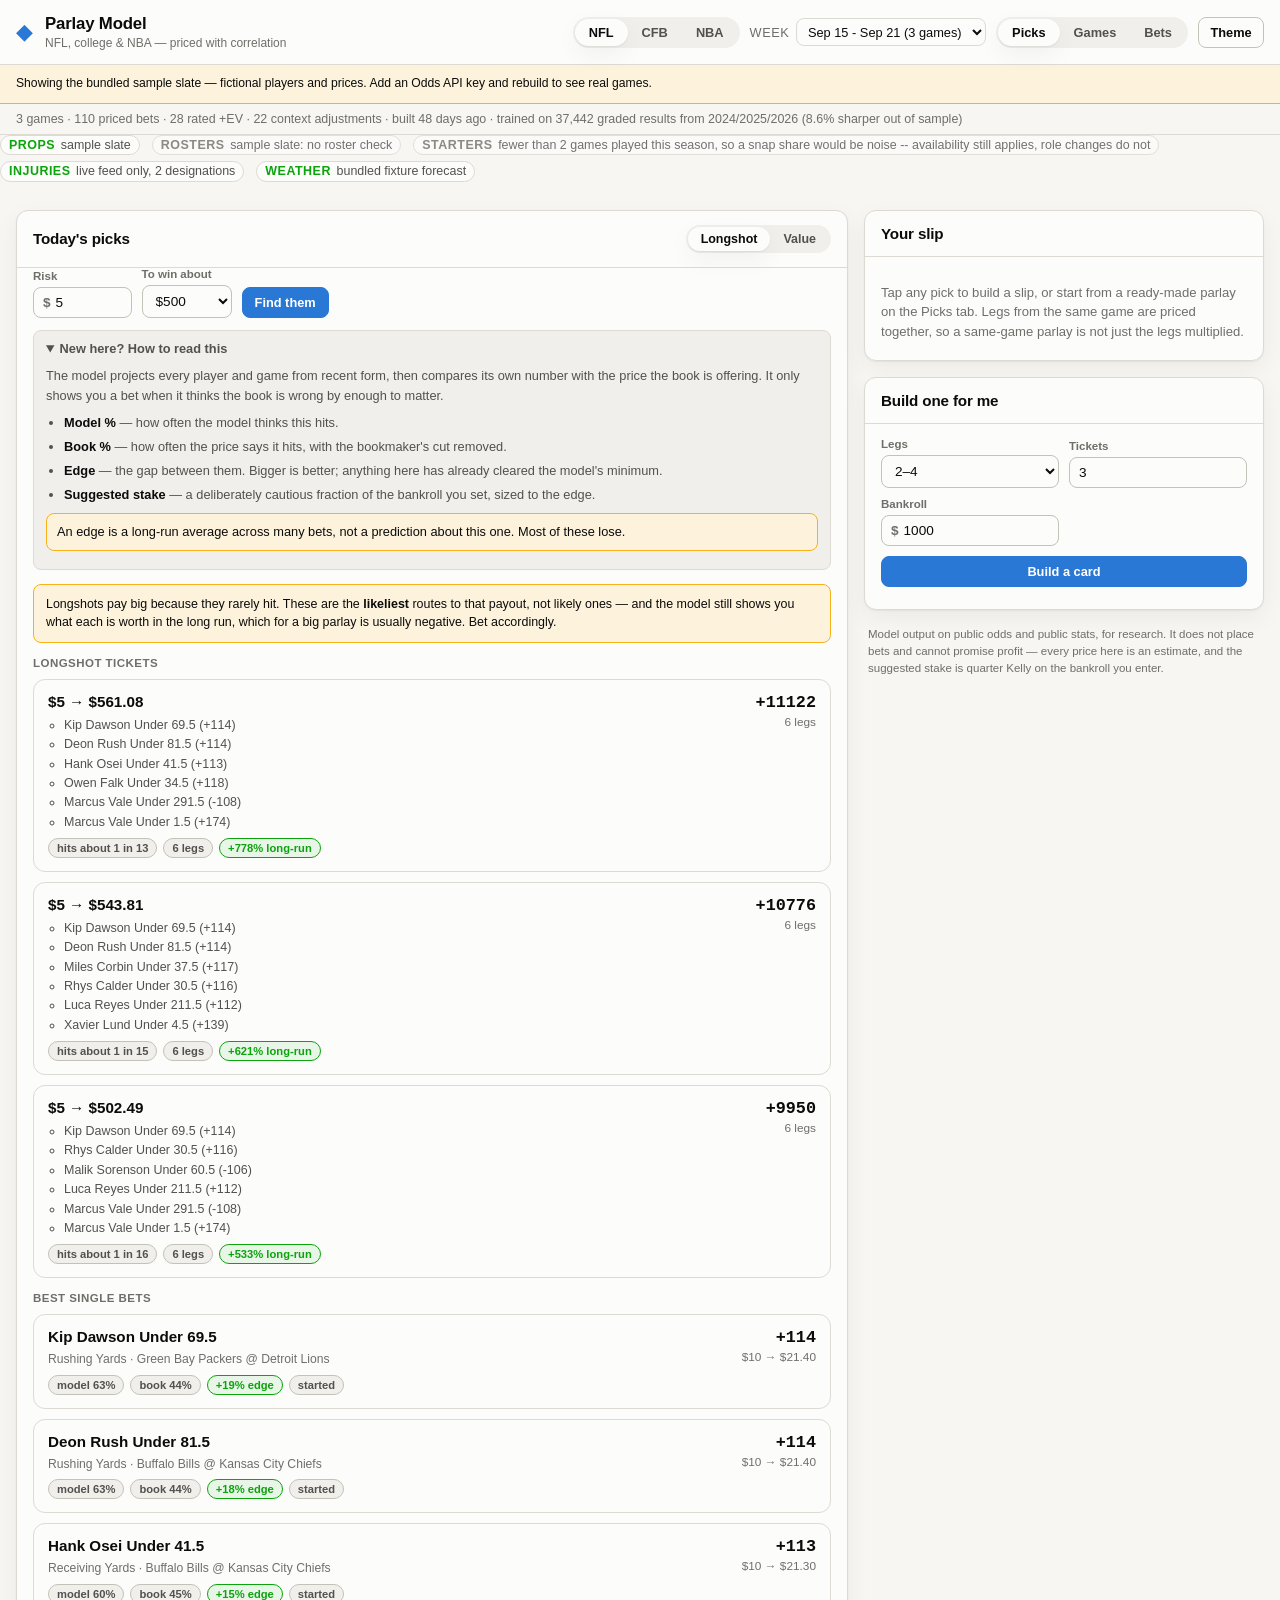
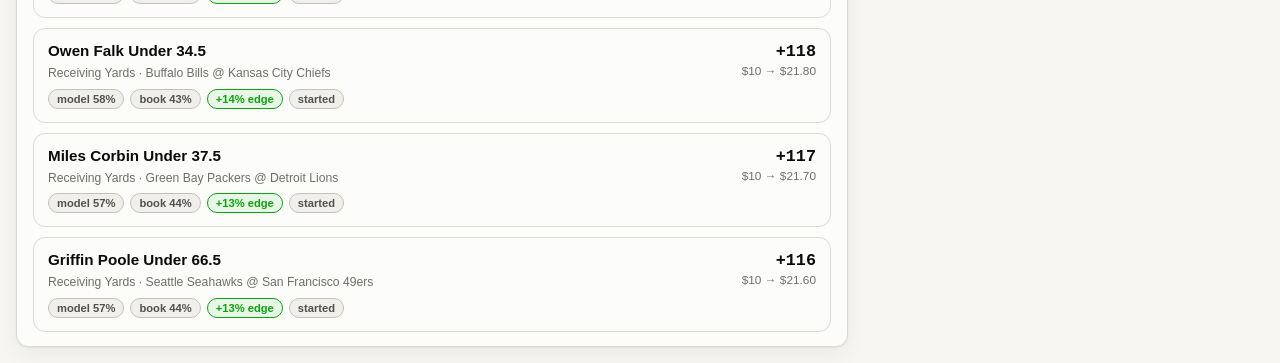
==== commit a791bb35: "Rebuild static site artifacts with updated model output Co-authored-by: Afernan413 <94069766+Afernan" ====
--- a/site/index.html
+++ b/site/index.html
@@ -23,6 +23,10 @@
       <button type="button" class="seg" data-sport="ncaaf" aria-pressed="false">CFB</button>
       <button type="button" class="seg" data-sport="nba" aria-pressed="false">NBA</button>
     </div>
+    <label class="week-picker" id="week-picker" hidden>
+      <span class="week-picker-label">Week</span>
+      <select id="week-select" aria-label="Which week to build for"></select>
+    </label>
     <div class="tabs" role="tablist">
       <button type="button" class="tab" data-view="picks" role="tab" aria-selected="true">Picks</button>
       <button type="button" class="tab" data-view="games" role="tab" aria-selected="false">Games</button>
@@ -33,7 +37,9 @@
 </header>
 
 <p id="stale-note" class="stale-note" hidden></p>
+<p id="slip-note" class="stale-note" hidden role="status" aria-live="polite"></p>
 <p id="status" class="status-line" role="status" aria-live="polite">Loading…</p>
+<ul id="model-inputs" class="model-inputs" aria-label="What the model took into account" hidden></ul>
 
 <main class="layout">
   <div>
--- a/site/styles.css
+++ b/site/styles.css
@@ -472,3 +472,69 @@
 }
 .pick-chip-cost { color: var(--critical); border-color: var(--critical); background: var(--critical-soft); }
 .pick-payout { font-size: .8rem; font-weight: 600; color: var(--good); white-space: nowrap; }
+
+/* Week picker: only shown when the slate actually spans more than one week. */
+.week-picker {
+  display: inline-flex;
+  align-items: center;
+  gap: 0.4rem;
+  font-size: 0.8rem;
+}
+.week-picker-label {
+  color: var(--text-muted);
+  text-transform: uppercase;
+  letter-spacing: 0.04em;
+}
+.week-picker select {
+  padding: 0.3rem 0.45rem;
+  border: 1px solid var(--border);
+  border-radius: 8px;
+  background: var(--surface-1);
+  color: var(--text-primary);
+  font: inherit;
+  font-size: 0.8rem;
+}
+
+/* A sport with no data in this build. Dimmed but still pressable, because the
+   press is how you find out why -- see whySportIsMissing in app.js. */
+.seg.seg-empty {
+  opacity: 0.45;
+  text-decoration: line-through;
+  text-decoration-thickness: 1px;
+}
+.seg.seg-empty:hover {
+  opacity: 0.7;
+}
+
+/* What the model could see. A missing input is struck through rather than
+   omitted: a gap the page hides reads as a gap that does not exist. */
+.model-inputs {
+  display: flex;
+  flex-wrap: wrap;
+  gap: 0.35rem 0.75rem;
+  margin: 0 0 0.75rem;
+  padding: 0;
+  list-style: none;
+  font-size: 0.78rem;
+}
+.model-input {
+  display: inline-flex;
+  align-items: baseline;
+  gap: 0.35rem;
+  padding: 0.15rem 0.5rem;
+  border: 1px solid var(--border);
+  border-radius: 999px;
+  background: var(--surface-1);
+}
+.model-input-name {
+  text-transform: uppercase;
+  letter-spacing: 0.04em;
+  font-weight: 600;
+}
+.model-input.known .model-input-name { color: var(--good); }
+.model-input.unknown .model-input-name { color: var(--text-muted); }
+.model-input.unknown { opacity: 0.8; }
+.model-input-detail { color: var(--text-secondary); }
+@media (max-width: 540px) {
+  .model-inputs { font-size: 0.72rem; }
+}
